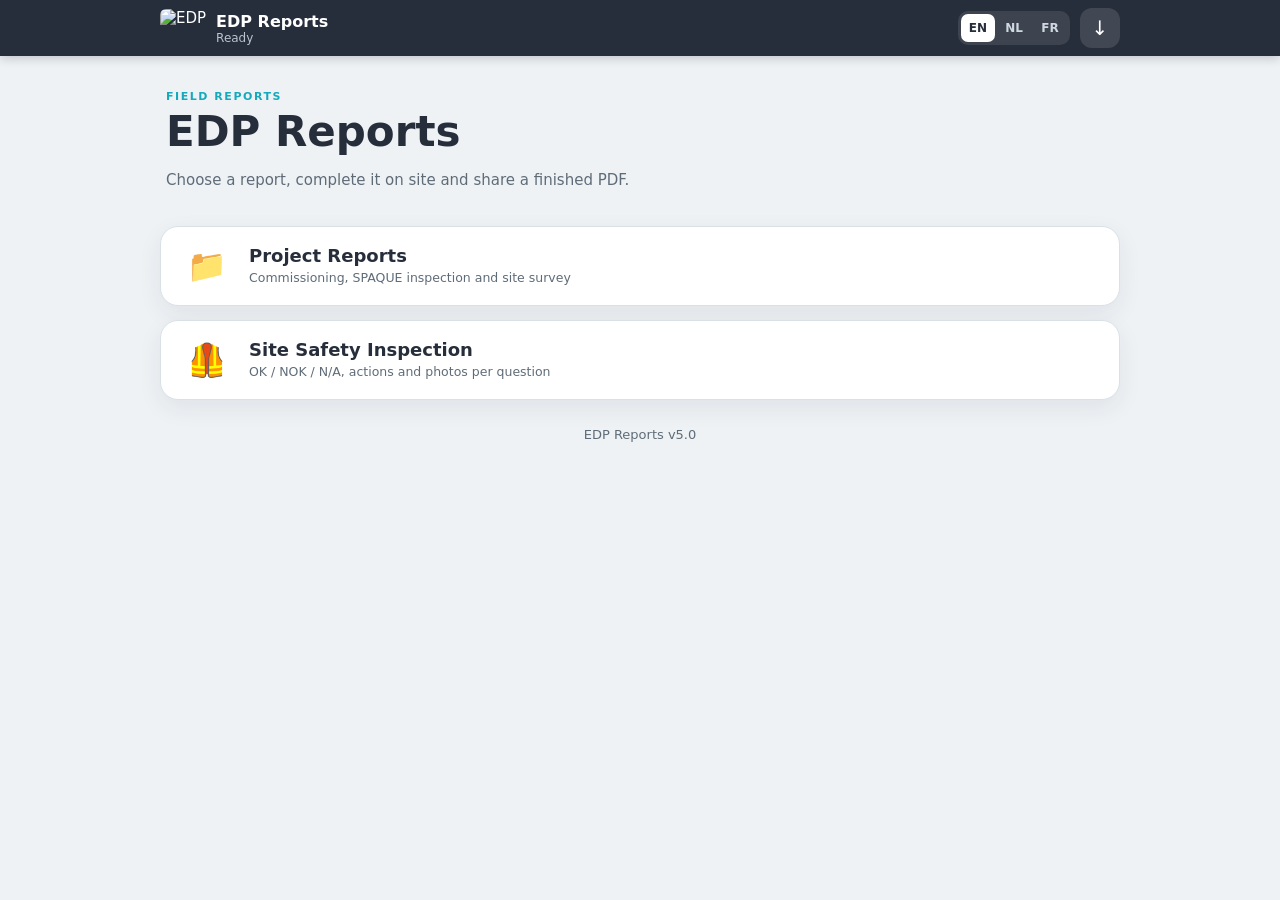
==== index.html @ 7f9d41f2 "v5.0: Project Reports, Site Survey report, photo drawing, overview map, Engineering role Co-Authored" ====
<!doctype html>
<html lang="en">
<head>
<meta charset="utf-8">
<meta name="viewport" content="width=device-width,initial-scale=1,viewport-fit=cover">
<meta name="theme-color" content="#272e3b">
<meta name="apple-mobile-web-app-capable" content="yes">
<meta name="mobile-web-app-capable" content="yes">
<meta name="apple-mobile-web-app-title" content="EDP Reports">
<title>EDP Reports</title>
<link rel="manifest" href="manifest.webmanifest">
<link rel="icon" href="assets/icon-192.png">
<link rel="apple-touch-icon" href="assets/icon-192.png">
<link rel="stylesheet" href="styles.css">
</head>
<body>
<header class="app">
  <button id="backBtn" class="icon hidden" data-i18n-title="back">←</button>
  <img class="logo" src="assets/edp-logo.jpg" alt="EDP">
  <div class="titles"><strong id="appTitle" data-i18n="appName">EDP Reports</strong><small id="saveStatus" data-i18n="ready">Ready</small></div>
  <div id="langSwitch" class="lang-switch"></div>
  <button id="installBtn" class="icon" data-i18n-title="install">↓</button>
</header>

<main>
  <section id="home">
    <div class="hero">
      <p class="eyebrow" data-i18n="eyebrowHome">FIELD REPORTS</p>
      <h1 data-i18n="appName">EDP Reports</h1>
      <p data-i18n="homeIntro">Choose a report, complete it on site and share a finished PDF.</p>
    </div>
    <div id="userCard" class="card user-card hidden"></div>
    <div class="tiles">
      <button id="projTile"><b>📁</b><span><strong data-i18n="tileProjTitle">Project Reports</strong><small data-i18n="tileProjSub"></small></span></button>
      <button id="safetyTile" data-open="safety"><b>🦺</b><span><strong data-i18n="tileSafetyTitle">Site Safety Inspection</strong><small data-i18n="tileSafetySub"></small></span></button>
      <a id="dashTile" href="dashboard.html" class="hidden"><b>📊</b><span><strong data-i18n="dashTile">VCA overview</strong><small data-i18n="dashTileSub"></small></span></a>
      <a id="setTile" href="settings.html" class="hidden"><b>⚙️</b><span><strong data-i18n="setTile">Settings</strong><small data-i18n="setTileSub"></small></span></a>
    </div>
    <p class="footer">EDP Reports v5.0</p>
  </section>

  <section id="projects" class="hidden">
    <div class="hero">
      <p class="eyebrow" data-i18n="eyebrowProj">PROJECT REPORTS</p>
      <h1 data-i18n="tileProjTitle">Project Reports</h1>
      <p data-i18n="projIntro">Reports per project: commissioning, inspection and site survey.</p>
    </div>
    <div class="tiles">
      <button data-open="commissioning"><b>🔧</b><span><strong data-i18n="tileCommTitle">Commissioning Report</strong><small data-i18n="tileCommSub"></small></span></button>
      <a href="spaque.html"><b>📋</b><span><strong data-i18n="tileSpaqueTitle">SPAQUE Inspection Report</strong><small data-i18n="tileSpaqueSub"></small></span></a>
      <a href="survey.html"><b>📐</b><span><strong data-i18n="tileSurveyTitle">Site Survey Report</strong><small data-i18n="tileSurveySub"></small></span></a>
    </div>
    <p class="footer">EDP Reports v5.0</p>
  </section>

  <section id="report" class="hidden">
    <div class="report-head">
      <div><p class="eyebrow" id="moduleEyebrow"></p><h1 id="moduleTitle"></h1></div>
      <button id="editBtn" class="secondary compact" data-i18n="editChecklist">✎ Edit checklist</button>
    </div>
    <section class="card"><h2 data-i18n="reportDetails">Report details</h2><div id="detailFields" class="grid"></div></section>
    <section class="card">
      <h2 data-i18n="checklist">Checklist</h2>
      <p class="muted" data-i18n="photosOptional"></p>
      <div id="questionList"></div>
      <button id="addQuestionBtn" class="secondary full hidden" data-i18n="addQuestion">+ Add checklist question</button>
    </section>
    <section class="card">
      <h2 data-i18n="generalNotes">General notes</h2>
      <textarea id="generalNotes" rows="5" data-i18n-ph="generalNotesPh"></textarea>
      <div id="generalPick"></div>
      <div id="generalPhotoGrid" class="photos"></div>
    </section>
    <section class="card"><h2 data-i18n="completion">Completion</h2><div id="completionFields" class="grid"></div></section>
    <div class="privacy"><strong data-i18n="privacyTitle">Private by design</strong><span data-i18n="privacyText"></span></div>
  </section>
</main>

<div id="actions" class="actions hidden">
  <button id="newBtn" class="secondary" data-i18n="newReport">New</button>
  <button id="downloadBtn" class="secondary" data-i18n="downloadPdf">Download PDF</button>
  <button id="shareBtn" class="primary" data-i18n="sendPdf">Send PDF ↗</button>
</div>
<div id="toast"></div>
<script src="i18n.js"></script>
<script src="common.js"></script>
<script src="tools.js"></script>
<script src="auth.js"></script>
<script src="pdf-engine.js"></script>
<script src="app.js"></script>
</body>
</html>
---- styles.css ----
/* EDP Reports - shared styles for all modules */
:root{--navy:#272e3b;--navy2:#1d232e;--accent:#14a9bb;--green:#2fae4e;--violet:#6041ed;--ink:#17212b;--muted:#5f6c78;--line:#d9e1e7;--bg:#eef2f5;--card:#fff;--ok:#1f7a3d;--okbg:#e2f5e8;--nok:#b42318;--nokbg:#fde6e4;--nabg:#e9edf1;font-family:Inter,system-ui,-apple-system,"Segoe UI",Roboto,sans-serif;color:var(--ink);background:var(--bg)}
*{box-sizing:border-box}
body{margin:0;padding:0 0 96px;background:var(--bg);min-height:100vh;font-size:15px;-webkit-text-size-adjust:100%}
.hidden,[hidden]{display:none!important}
button{font:inherit;cursor:pointer}

/* Header */
header.app{position:sticky;top:0;z-index:20;display:flex;align-items:center;gap:10px;padding:calc(8px + env(safe-area-inset-top)) max(12px,calc((100vw - 960px)/2)) 8px;background:var(--navy);color:#fff;box-shadow:0 2px 10px #0003}
header.app .logo{height:38px;width:auto;display:block;border-radius:6px}
header.app .titles{display:flex;flex-direction:column;flex:1;min-width:0}
header.app .titles strong{font-size:16px;white-space:nowrap;overflow:hidden;text-overflow:ellipsis}
header.app small{color:#b9c4cf;font-size:12px;white-space:nowrap;overflow:hidden;text-overflow:ellipsis}
header.app small.error{color:#ffb4ab;font-weight:700;white-space:normal}
.icon{min-width:40px;height:40px;border:0;border-radius:12px;background:#ffffff1f;color:#fff;font-size:20px;display:grid;place-items:center;text-decoration:none}
.lang-switch{display:flex;background:#ffffff1a;border-radius:10px;padding:3px;gap:2px}
.lang-switch button{border:0;background:transparent;color:#cfd8e0;font-size:12px;font-weight:800;padding:7px 8px;border-radius:7px;min-width:34px}
.lang-switch button.active{background:#fff;color:var(--navy)}

main{width:min(960px,calc(100% - 20px));margin:auto}
.hero{padding:34px 6px 22px}
.hero h1,.report-head h1{margin:4px 0 8px;color:var(--navy);font-size:clamp(28px,7vw,42px)}
.hero p:last-child,.muted{color:var(--muted)}
.eyebrow{margin:0;color:var(--accent);font-size:11px;font-weight:850;letter-spacing:.14em}

/* Home tiles */
.tiles{display:grid;gap:14px}
.tiles button,.tiles a{display:grid;grid-template-columns:56px 1fr;align-items:center;text-align:left;gap:14px;border:1px solid var(--line);border-radius:18px;background:#fff;padding:18px;box-shadow:0 8px 24px #272e3b12;color:var(--ink);text-decoration:none}
.tiles b{font-size:32px;text-align:center}
.tiles span{display:flex;flex-direction:column;gap:4px}
.tiles strong{font-size:18px;color:var(--navy)}
.tiles small{color:var(--muted);line-height:1.35}

/* Report */
.report-head{display:flex;justify-content:space-between;align-items:flex-end;gap:12px;padding:24px 4px 14px;flex-wrap:wrap}
.card{background:var(--card);border:1px solid var(--line);border-radius:16px;padding:16px;margin:0 0 14px;box-shadow:0 4px 14px #272e3b0d}
.card h2{margin:0 0 12px;color:var(--navy);font-size:19px}
h3{margin:20px 0 8px;color:var(--navy);font-size:15px}
.grid{display:grid;grid-template-columns:repeat(2,minmax(0,1fr));gap:12px}
label{display:flex;flex-direction:column;gap:6px;font-size:13px;font-weight:700;color:var(--muted)}
input,select,textarea{width:100%;font:inherit;font-size:16px;color:var(--ink);border:1px solid #c3ced6;border-radius:11px;padding:11px;background:#fff}
input:focus,select:focus,textarea:focus{outline:2px solid var(--accent);outline-offset:1px;border-color:var(--accent)}
textarea{resize:vertical;min-height:64px}

.question,.check{border:1px solid var(--line);border-radius:14px;padding:12px;margin:10px 0;background:#fbfcfd}
.question.nok,.check.nok{border-color:#efb4ad;background:#fff8f7}
.qtop,.rowtop{display:flex;justify-content:space-between;gap:10px;align-items:flex-start}
.qtop strong,.rowtop .title{flex:1;font-weight:700}
.qtools{display:flex;gap:6px}
.qtools button{border:1px solid var(--line);background:#fff;border-radius:9px;width:36px;height:36px}
.status{display:flex;gap:7px;margin:10px 0}
.status button{flex:1;border:1px solid #c3ced6;background:#fff;padding:10px 6px;border-radius:10px;font-weight:800;color:var(--muted)}
.status button.sel.ok{background:var(--okbg);border-color:var(--ok);color:var(--ok)}
.status button.sel.nok{background:var(--nokbg);border-color:var(--nok);color:var(--nok)}
.status button.sel.na{background:var(--nabg);border-color:#8c99a5;color:#3d4752}

.photoAdd{display:flex;align-items:center;justify-content:center;min-height:44px;margin-top:10px;border:1px dashed #9fb0bc;border-radius:11px;color:var(--navy);font-weight:800;background:#fff;cursor:pointer}
.photoAdd input{display:none}
.photos{display:grid;grid-template-columns:repeat(auto-fill,minmax(130px,1fr));gap:10px;margin-top:10px}
.photo{position:relative;border:1px solid var(--line);border-radius:11px;overflow:hidden;background:#fff}
.photo img{width:100%;aspect-ratio:4/3;object-fit:cover;display:block}
.photo .x{position:absolute;right:6px;top:6px;border:0;border-radius:999px;width:32px;height:32px;background:#b42318e6;color:#fff;font-size:18px}
.photo input,.photo textarea{border:0;border-top:1px solid var(--line);border-radius:0;font-size:14px;padding:8px;min-height:0}

.privacy{display:flex;flex-direction:column;gap:4px;margin:0 0 18px;padding:14px;border-radius:14px;background:#e3f4f6;color:#0e5560}
.btn,.primary,.secondary{border:0;border-radius:12px;padding:12px 14px;font-weight:800;min-height:46px}
.btn,.primary{background:var(--navy);color:#fff}
.secondary,.btn.secondary{background:#e4e9ee;color:var(--navy)}
.btn.danger{background:var(--nok);color:#fff}
.compact{min-height:40px;padding:9px 12px}
.full{width:100%;margin-top:10px}
label.btn{display:inline-flex;flex-direction:row;align-items:center;justify-content:center;color:#fff;font-size:15px}
label.btn.secondary{color:var(--navy)}

.actions{position:fixed;z-index:30;left:0;right:0;bottom:0;display:grid;grid-template-columns:auto 1fr 1.3fr;gap:8px;padding:10px max(10px,calc((100vw - 960px)/2)) calc(10px + env(safe-area-inset-bottom));background:#fffffff2;border-top:1px solid var(--line);backdrop-filter:blur(8px)}
#toast{position:fixed;left:50%;bottom:96px;transform:translate(-50%,20px);opacity:0;pointer-events:none;background:var(--navy);color:#fff;padding:11px 16px;border-radius:12px;max-width:calc(100% - 30px);text-align:center;transition:.25s;z-index:50;font-weight:600}
#toast.show{opacity:1;transform:translate(-50%,0)}

/* SPAQUE */
.tabs{display:flex;gap:8px;overflow-x:auto;padding:14px 2px 12px;scrollbar-width:none}
.tab{white-space:nowrap;border:1px solid var(--line);border-radius:999px;padding:10px 15px;background:#fff;color:var(--navy);font-weight:700}
.tab.active{background:var(--navy);border-color:var(--navy);color:#fff}
.panel{display:none}.panel.active{display:block}
.iso{border-left:5px solid var(--accent);padding:10px 12px;background:#e6f6f8;border-radius:8px;color:var(--ink)}
.refimg{width:100%;max-width:600px;display:block;margin:auto;border-radius:10px}
.assembly-group{border:1px solid var(--line);border-radius:14px;padding:14px;margin:14px 0;background:#fbfcfd}
.assembly-group h3{margin:0 0 10px}
.assembly-ref{width:100%;max-height:420px;object-fit:contain;border-radius:10px;background:#f2f5f7}
.parts-summary{margin:10px 0;padding-left:22px;line-height:1.55}
.group-count{font-weight:800;color:var(--accent);margin:8px 0}
.photo-actions{display:flex;gap:8px;flex-wrap:wrap;margin-top:8px}
.photoThumb{width:100%;max-height:260px;object-fit:contain;background:#f2f5f7;border-radius:10px;margin-top:8px}
.overview{display:grid;grid-template-columns:repeat(2,minmax(0,1fr));gap:10px;margin-top:12px}
.photoCard{border:1px solid var(--line);border-radius:12px;padding:8px;display:flex;flex-direction:column;gap:6px;background:#fff}
.photoCard img{width:100%;height:180px;object-fit:cover;border-radius:8px}
.editbar{display:flex;gap:8px;margin-bottom:12px;flex-wrap:wrap}
.editable[contenteditable=true]{outline:1px dashed var(--accent);border-radius:6px;padding:2px 4px;background:#fff}
.footer{color:var(--muted);text-align:center;padding:14px;font-size:13px}

@media(max-width:600px){.grid,.overview{grid-template-columns:1fr}.report-head{padding-top:18px}header.app .logo{height:32px}.lang-switch button{min-width:30px;padding:7px 6px}}
@media(max-width:380px){header.app small{display:none}}

/* Login + VCA */
body.gated>header,body.gated>main,body.gated>.actions{display:none!important}
#gate{min-height:100vh;display:grid;place-items:center;padding:24px 14px;background:linear-gradient(160deg,#272e3b,#1b2029)}
.gate-card{width:min(420px,100%);background:#fff;border-radius:20px;padding:22px;box-shadow:0 20px 50px #0006;position:relative}
.gate-logo{height:56px;display:block;border-radius:10px;margin-bottom:14px}
.gate-lang{position:absolute;right:16px;top:22px;background:#272e3b}
.gate-card h2{margin:4px 0 14px;color:var(--navy)}
.gate-card form{display:flex;flex-direction:column;gap:12px}
.gate-links{text-align:center;font-size:14px;margin:4px 0 0}.gate-links a{color:var(--accent);font-weight:700}
.gate-msg{margin:0;color:var(--nok);font-weight:700;font-size:14px}.gate-msg.ok{color:var(--ok)}
.small{font-size:13px;margin:0}
input.invalid{border-color:var(--nok);outline:2px solid #f3b8b2}
.user-card{display:flex;flex-direction:column;gap:12px}
.user-row{display:flex;justify-content:space-between;align-items:center;gap:10px;color:var(--muted);font-size:14px}
.vca-head{display:flex;justify-content:space-between;gap:8px;color:var(--navy);margin-bottom:8px}
.bar{height:10px;border-radius:999px;background:#e4e9ee;overflow:hidden;margin-bottom:6px}
.bar i{display:block;height:100%;background:linear-gradient(90deg,var(--violet),var(--accent),var(--green));border-radius:999px}
/* Dashboard */
.filters{display:flex;gap:10px;flex-wrap:wrap;align-items:flex-end}.filters label{min-width:140px;flex:1}
.kpis{display:grid;grid-template-columns:repeat(3,minmax(0,1fr));gap:10px}.kpi span{display:block}
.kpi{background:#f5f8fa;border:1px solid var(--line);border-radius:12px;padding:12px}.kpi b{display:block;font-size:26px;color:var(--navy)}.kpi span{color:var(--muted);font-size:13px}
.table-wrap{overflow-x:auto}
table.data{width:100%;border-collapse:collapse;font-size:14px}
table.data th{text-align:left;color:var(--muted);font-size:12px;text-transform:uppercase;letter-spacing:.04em;padding:8px;border-bottom:1px solid var(--line);white-space:nowrap}
table.data td{padding:9px 8px;border-bottom:1px solid #edf1f4;vertical-align:middle}
table.data td.num{text-align:right;font-variant-numeric:tabular-nums}
.pill{display:inline-block;padding:3px 9px;border-radius:999px;font-size:12px;font-weight:800;white-space:nowrap}
.pill.ok{background:var(--okbg);color:var(--ok)}.pill.behind{background:var(--nokbg);color:var(--nok)}.pill.track{background:#e6f6f8;color:#0d6b77}
.mini-bar{height:8px;min-width:90px;border-radius:999px;background:#e4e9ee;overflow:hidden;margin-top:6px}.mini-bar span{display:block;height:100%;background:var(--accent);border-radius:999px}
.mini-bar span.done{background:var(--green)}
.prog{min-width:140px}.prog-top{display:flex;justify-content:space-between;align-items:center;gap:8px;white-space:nowrap}
table.data td:first-child{min-width:110px}table.data td{white-space:normal}#tReports td:first-child{white-space:nowrap}
table.data select{padding:7px;font-size:14px;min-width:120px}
@media(max-width:600px){.kpi b{font-size:22px}.hide-sm{display:none}}

.gate-card label.check-row{flex-direction:row;align-items:center;gap:10px;color:var(--ink);font-weight:600;font-size:14px;cursor:pointer}
.gate-card label.check-row input{width:22px;height:22px;margin:0;accent-color:var(--navy);flex:none}

/* Settings */
.user-item{display:flex;justify-content:space-between;align-items:center;gap:12px;padding:12px 0;border-bottom:1px solid #edf1f4;flex-wrap:wrap}
.user-item .who{display:flex;flex-direction:column;gap:2px;min-width:0;flex:1 1 180px;overflow-wrap:anywhere}
.user-item .what{display:flex;flex-direction:column;gap:4px;align-items:flex-end;flex:0 1 240px}
.user-item .what select{min-width:200px}
.user-item .what button{min-height:38px}
.invite-form{display:grid;grid-template-columns:1fr auto auto;gap:8px;margin:12px 0}
.btnlink{display:inline-flex;align-items:center;gap:6px;text-decoration:none}
@media(max-width:600px){.invite-form{grid-template-columns:1fr}.user-item .what{align-items:stretch;flex-basis:100%}.user-item .what select{min-width:0}}
.user-item .what .pill{align-self:flex-end}@media(max-width:600px){.user-item .what .pill{align-self:flex-start}}

/* Manual VCA counts */
td.man{width:90px}
.man-input{width:78px;padding:8px;text-align:center;font-weight:800;font-size:16px}
.prog small{display:block;margin-top:4px;font-size:12px}

/* Install help */
.modal{position:fixed;inset:0;z-index:60;background:#0f141bcc;display:grid;place-items:center;padding:16px;overflow:auto}
.modal-card{width:min(460px,100%);background:#fff;border-radius:18px;padding:20px;box-shadow:0 20px 50px #0006;display:flex;flex-direction:column;gap:10px;max-height:calc(100vh - 32px);overflow:auto}
.modal-card h2{margin:0;color:var(--navy)}
.modal-card .inst{border:1px solid var(--line);border-radius:12px;padding:10px 14px;background:#fbfcfd}
.modal-card .inst h3{margin:4px 0}
.modal-card ol{margin:6px 0;padding-left:20px;line-height:1.5}

/* Update banner */
.update-banner{position:fixed;z-index:55;left:10px;right:10px;top:calc(70px + env(safe-area-inset-top));max-width:560px;margin:auto;background:var(--navy);color:#fff;border-radius:16px;padding:14px 16px;box-shadow:0 14px 40px #0007;display:flex;flex-direction:column;gap:10px;border:2px solid var(--accent);animation:updIn .3s ease}
.update-banner.done{border-color:var(--green)}
.update-banner ul{margin:6px 0 0;padding-left:18px;color:#d6dee6;font-size:14px;line-height:1.45}
.update-actions{display:flex;gap:8px}.update-actions button{flex:1;min-height:42px}
.update-banner .primary{background:var(--accent);color:#06232a}.update-banner .secondary{background:#ffffff22;color:#fff}
@keyframes updIn{from{opacity:0;transform:translateY(-10px)}to{opacity:1;transform:none}}
/* VCA table fits on phones */
@media(max-width:600px){
  #tPeople td:first-child{min-width:0;overflow-wrap:anywhere}
  #tPeople td,#tPeople th{padding:9px 5px}
  #tPeople .prog{min-width:96px}
  #tPeople .prog-top{flex-wrap:wrap;gap:4px}
  #tPeople td.man{width:58px}
  #tPeople .man-input{width:54px;padding:7px 4px}
}

/* Photo: take or pick */
.photo-pick{display:grid;grid-template-columns:1fr 1fr;gap:8px;margin-top:10px}
.photo-pick .photoAdd{margin-top:0;padding:0 6px;text-align:center;font-size:14px}

/* Personal VCA target */
.target-field{flex-direction:row;align-items:center;gap:8px;font-size:12px;margin-top:4px;white-space:nowrap}
.target-field input{width:70px;padding:7px;text-align:center;font-weight:800;font-size:15px}

/* ---------- Photo: draw button, edit pencil ---------- */
.photo-pick.three{grid-template-columns:1fr 1fr 1fr}
.photo-pick .photoAdd.draw{border-color:var(--violet);color:var(--violet)}
.photo .ed,.pc-img .ed{position:absolute;left:6px;top:6px;border:0;border-radius:999px;width:32px;height:32px;background:#ffffffe6;font-size:15px;box-shadow:0 1px 4px #0003}
.pc-img{position:relative}
body.no-scroll{overflow:hidden}

/* ---------- Drawing editor & map ---------- */
.draw-modal{position:fixed;inset:0;z-index:80;background:#10151c;display:flex;flex-direction:column;color:#fff;touch-action:none;padding:env(safe-area-inset-top) 0 env(safe-area-inset-bottom)}
.draw-top,.draw-bottom{display:flex;align-items:center;gap:6px;padding:8px;flex-wrap:wrap;background:#1d232e}
.draw-tools{display:flex;gap:4px;flex:1;justify-content:center;flex-wrap:wrap}
.draw-btn{min-width:42px;height:42px;border:0;border-radius:10px;background:#ffffff1f;color:#fff;font-size:18px;font-weight:700;padding:0 10px}
.draw-btn.on{background:var(--accent);color:#06232a}
.draw-btn.save{background:var(--green);color:#fff;font-size:15px;margin-left:auto}
.draw-stage{flex:1;display:flex;align-items:center;justify-content:center;overflow:hidden;min-height:0;position:relative}
.draw-stage canvas{touch-action:none;background:#fff;box-shadow:0 4px 20px #0008}
.draw-colors{display:flex;gap:6px}
.swatch{width:34px;height:34px;border-radius:50%;border:3px solid #ffffff55}
.swatch.on{border-color:#fff;transform:scale(1.12)}
.draw-widths{display:flex;gap:4px}
.wbtn i{display:block;background:#fff;border-radius:9px;width:22px}
.wbtn .w-s{height:3px}.wbtn .w-m{height:6px}.wbtn .w-l{height:10px}
.draw-hint{margin:0;padding:4px 10px 8px;color:#b9c4cf;font-size:13px;text-align:center;background:#1d232e}
.draw-bottom .draw-hint{padding:0;text-align:left;flex:1;background:none}
.map-stage canvas{width:100%;height:100%;background:#c9d3dc;cursor:grab}
.map-search{display:flex;gap:6px;flex:1;min-width:0}
.map-search input{flex:1;min-width:0;height:42px;border-radius:10px;border:0;padding:0 12px;font-size:16px}
.map-zoom{position:absolute;right:10px;top:10px;display:flex;flex-direction:column;gap:6px}
.map-zoom .draw-btn,.map-layer .draw-btn{background:#1d232ee6}
.map-layer{position:absolute;left:10px;top:10px;display:flex;gap:6px}
.map-layer .draw-btn{font-size:13px}
.map-layer .draw-btn.on{background:var(--accent);color:#06232a}
.map-credit{position:absolute;right:6px;bottom:4px;font-size:10px;color:#222;background:#ffffffb0;padding:1px 5px;border-radius:4px}
.map-msg{display:none;position:absolute;left:50%;top:50%;transform:translate(-50%,-50%);background:#1d232ef0;padding:12px 16px;border-radius:12px;font-weight:700;max-width:80%;text-align:center}
@media(max-width:600px){.photo-pick.three{grid-template-columns:1fr 1fr}.photo-pick.three .draw{grid-column:1/-1}.draw-btn{min-width:38px;height:40px;padding:0 8px}.swatch{width:30px;height:30px}}
/* Site Survey */
.sv-grid{display:grid;grid-template-columns:1fr 1fr;gap:12px 14px}
.sv-grid>*{grid-column:1/-1}
.sv-grid>.sv-field:not(.wide){grid-column:auto}
@media(max-width:560px){.sv-grid>.sv-field:not(.wide){grid-column:1/-1}}
.sv-field{display:flex;flex-direction:column;gap:6px;font-size:13px;font-weight:700;color:var(--muted)}
.sv-label{display:flex;align-items:center;gap:8px}
.sv-num{display:inline-flex;align-items:center;justify-content:center;min-width:24px;height:24px;border-radius:50%;background:#e4002b;color:#fff;font-size:12px;font-weight:800}
.sv-head{margin:10px 0 0;color:var(--navy);font-size:16px;border-bottom:2px solid var(--line);padding-bottom:6px}
.sv-illu{max-width:100%;max-height:220px;object-fit:contain;background:#fff;border:1px solid var(--line);border-radius:10px;padding:6px;justify-self:start}
.chips{display:flex;flex-wrap:wrap;gap:8px}
.chips.col{flex-direction:column}
.chip{border:1px solid #c3ced6;background:#fff;color:var(--ink);border-radius:999px;padding:9px 14px;font-weight:600;font-size:14px;display:inline-flex;align-items:center;gap:8px;text-align:left}
.chips.col .chip{border-radius:11px}
.chip img{width:64px;height:44px;object-fit:contain}
.chip.on{background:var(--navy);border-color:var(--navy);color:#fff}
.chip.on img{background:#fff;border-radius:6px}
.sv-note{margin-top:4px}
.maps{display:grid;gap:12px;margin-top:10px}
.map-item{position:relative;border:1px solid var(--line);border-radius:12px;overflow:hidden;background:#fff}
.map-item img{display:block;width:100%;height:auto}
.map-item .pc-img{position:relative}
.map-item .x{position:absolute;top:8px;right:8px;width:34px;height:34px;border-radius:50%;border:0;background:#000a;color:#fff;font-size:20px}
.map-item .ed{position:absolute;top:8px;right:50px;width:34px;height:34px;border-radius:50%;border:0;background:#fffe;font-size:16px}
.map-item input{border:0;border-top:1px solid var(--line);border-radius:0}
.schema-box{border:1px solid var(--line);border-radius:12px;overflow:hidden;background:#fff;cursor:pointer;margin:8px 0}
.schema-box img{display:block;width:100%;height:auto}
.sv-photos .photos{margin-top:10px}
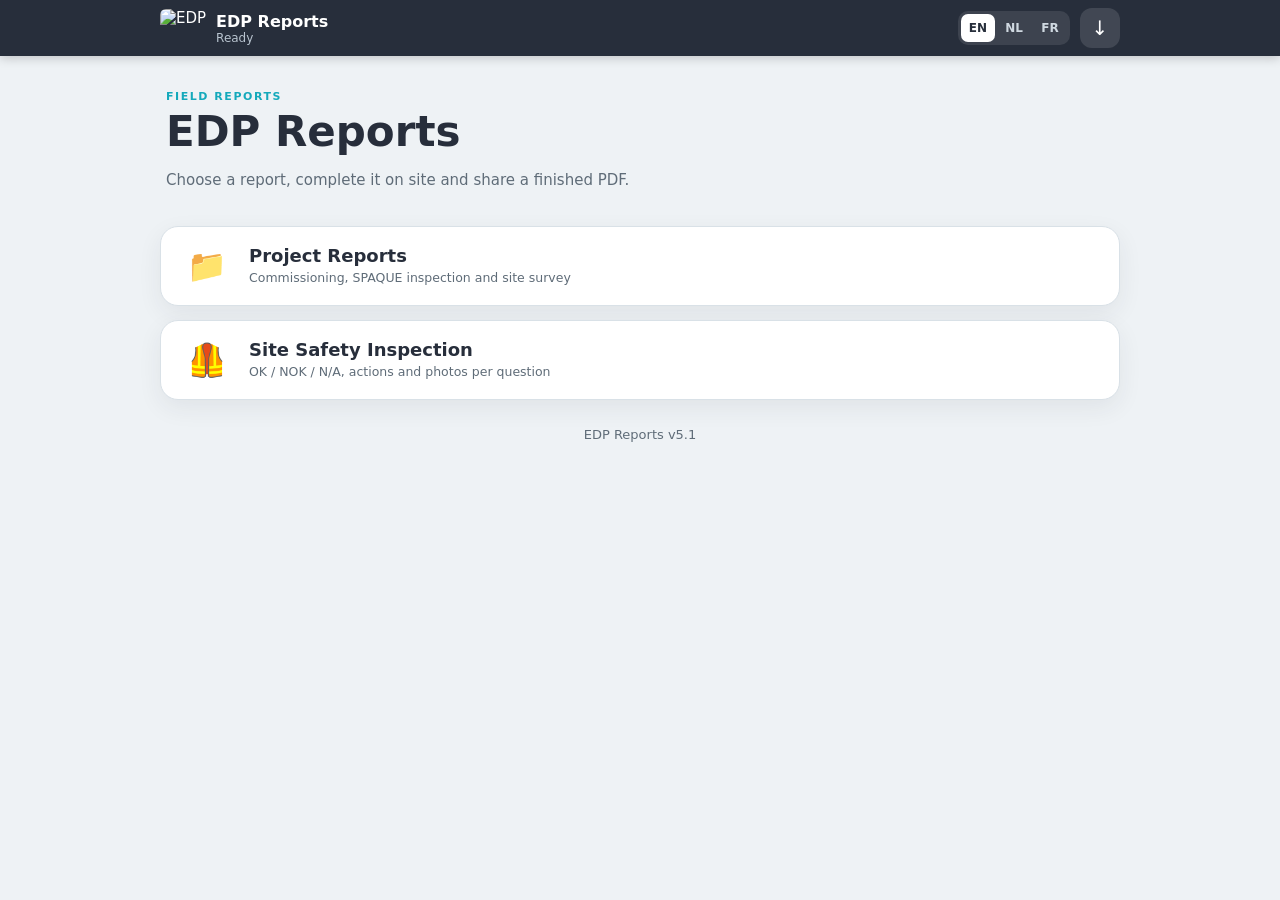
==== commit a4b7e858: "v5.1: AC schema filled in directly (pencil/typed text, movable), zoom in drawing editor Co-Authored-" ====
--- a/index.html
+++ b/index.html
@@ -36,7 +36,7 @@
       <a id="dashTile" href="dashboard.html" class="hidden"><b>📊</b><span><strong data-i18n="dashTile">VCA overview</strong><small data-i18n="dashTileSub"></small></span></a>
       <a id="setTile" href="settings.html" class="hidden"><b>⚙️</b><span><strong data-i18n="setTile">Settings</strong><small data-i18n="setTileSub"></small></span></a>
     </div>
-    <p class="footer">EDP Reports v5.0</p>
+    <p class="footer">EDP Reports v5.1</p>
   </section>
 
   <section id="projects" class="hidden">
@@ -50,7 +50,7 @@
       <a href="spaque.html"><b>📋</b><span><strong data-i18n="tileSpaqueTitle">SPAQUE Inspection Report</strong><small data-i18n="tileSpaqueSub"></small></span></a>
       <a href="survey.html"><b>📐</b><span><strong data-i18n="tileSurveyTitle">Site Survey Report</strong><small data-i18n="tileSurveySub"></small></span></a>
     </div>
-    <p class="footer">EDP Reports v5.0</p>
+    <p class="footer">EDP Reports v5.1</p>
   </section>
 
   <section id="report" class="hidden">
--- a/styles.css
+++ b/styles.css
@@ -250,3 +250,6 @@
 .schema-box{border:1px solid var(--line);border-radius:12px;overflow:hidden;background:#fff;cursor:pointer;margin:8px 0}
 .schema-box img{display:block;width:100%;height:auto}
 .sv-photos .photos{margin-top:10px}
+.draw-stage canvas{transform-origin:center center}
+.draw-zoom{top:auto;bottom:12px;right:12px}
+.draw-text-input{position:absolute;display:none;z-index:3;width:auto;min-width:150px;max-width:80%;padding:4px 8px;border:2px solid #1e88e5;border-radius:8px;background:#fffffff2;font-weight:700}
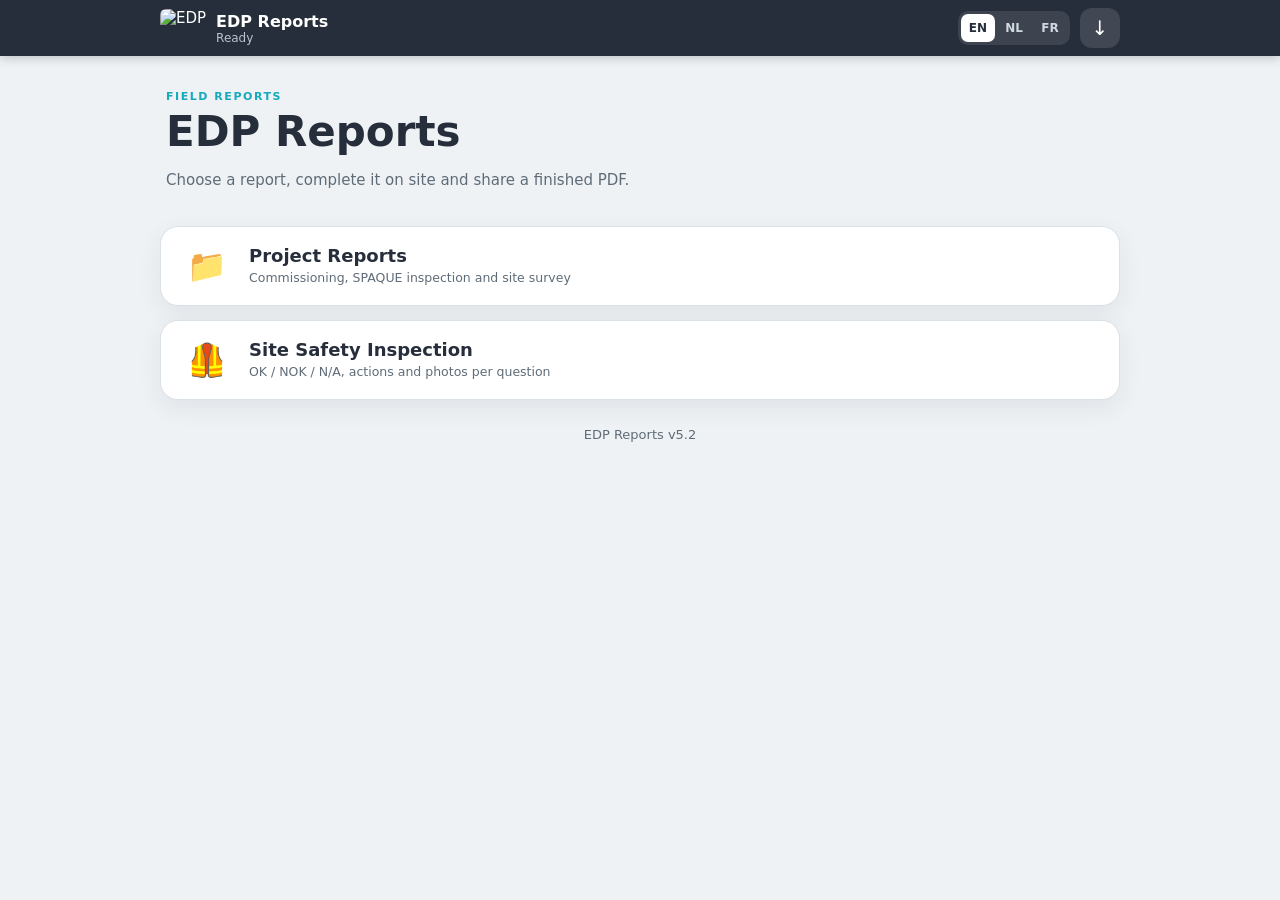
==== commit 6c8bfa22: "v5.2: robust PDF sending (retry sheet when share is refused, Samsung tip) Co-Authored-By: Claude Opu" ====
--- a/index.html
+++ b/index.html
@@ -36,7 +36,7 @@
       <a id="dashTile" href="dashboard.html" class="hidden"><b>📊</b><span><strong data-i18n="dashTile">VCA overview</strong><small data-i18n="dashTileSub"></small></span></a>
       <a id="setTile" href="settings.html" class="hidden"><b>⚙️</b><span><strong data-i18n="setTile">Settings</strong><small data-i18n="setTileSub"></small></span></a>
     </div>
-    <p class="footer">EDP Reports v5.1</p>
+    <p class="footer">EDP Reports v5.2</p>
   </section>
 
   <section id="projects" class="hidden">
@@ -50,7 +50,7 @@
       <a href="spaque.html"><b>📋</b><span><strong data-i18n="tileSpaqueTitle">SPAQUE Inspection Report</strong><small data-i18n="tileSpaqueSub"></small></span></a>
       <a href="survey.html"><b>📐</b><span><strong data-i18n="tileSurveyTitle">Site Survey Report</strong><small data-i18n="tileSurveySub"></small></span></a>
     </div>
-    <p class="footer">EDP Reports v5.1</p>
+    <p class="footer">EDP Reports v5.2</p>
   </section>
 
   <section id="report" class="hidden">
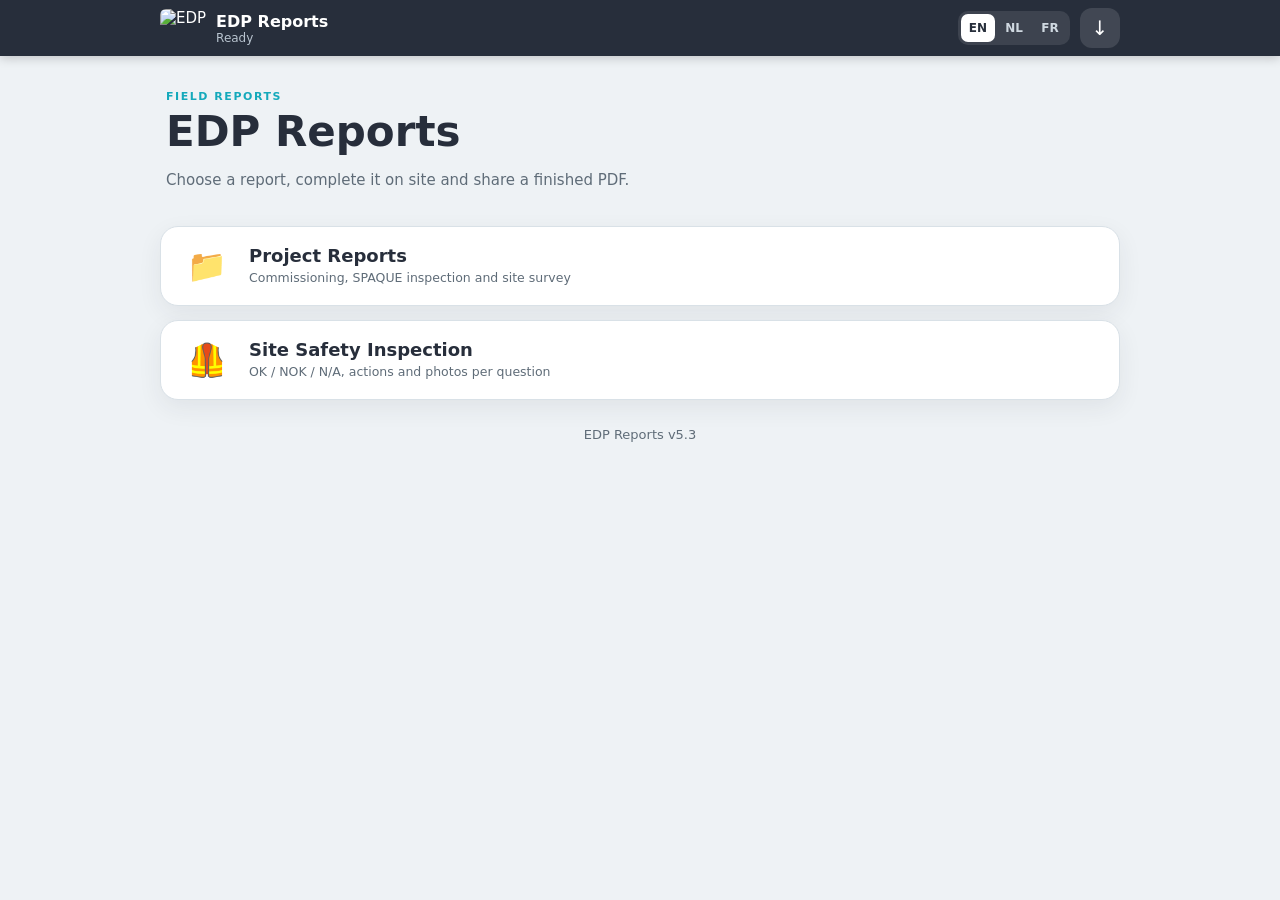
==== commit 46d0e531: "v5.3: Samsung Internet explanation + open in Chrome button Co-Authored-By: Claude Opus 5.5 <noreply@" ====
--- a/index.html
+++ b/index.html
@@ -36,7 +36,7 @@
       <a id="dashTile" href="dashboard.html" class="hidden"><b>📊</b><span><strong data-i18n="dashTile">VCA overview</strong><small data-i18n="dashTileSub"></small></span></a>
       <a id="setTile" href="settings.html" class="hidden"><b>⚙️</b><span><strong data-i18n="setTile">Settings</strong><small data-i18n="setTileSub"></small></span></a>
     </div>
-    <p class="footer">EDP Reports v5.2</p>
+    <p class="footer">EDP Reports v5.3</p>
   </section>
 
   <section id="projects" class="hidden">
@@ -50,7 +50,7 @@
       <a href="spaque.html"><b>📋</b><span><strong data-i18n="tileSpaqueTitle">SPAQUE Inspection Report</strong><small data-i18n="tileSpaqueSub"></small></span></a>
       <a href="survey.html"><b>📐</b><span><strong data-i18n="tileSurveyTitle">Site Survey Report</strong><small data-i18n="tileSurveySub"></small></span></a>
     </div>
-    <p class="footer">EDP Reports v5.2</p>
+    <p class="footer">EDP Reports v5.3</p>
   </section>
 
   <section id="report" class="hidden">
--- a/styles.css
+++ b/styles.css
@@ -253,3 +253,5 @@
 .draw-stage canvas{transform-origin:center center}
 .draw-zoom{top:auto;bottom:12px;right:12px}
 .draw-text-input{position:absolute;display:none;z-index:3;width:auto;min-width:150px;max-width:80%;padding:4px 8px;border:2px solid #1e88e5;border-radius:8px;background:#fffffff2;font-weight:700}
+a.btn.full{display:flex;align-items:center;justify-content:center;text-decoration:none;box-sizing:border-box}
+a.btn.secondary{background:#e3e8ed;color:var(--navy)}
